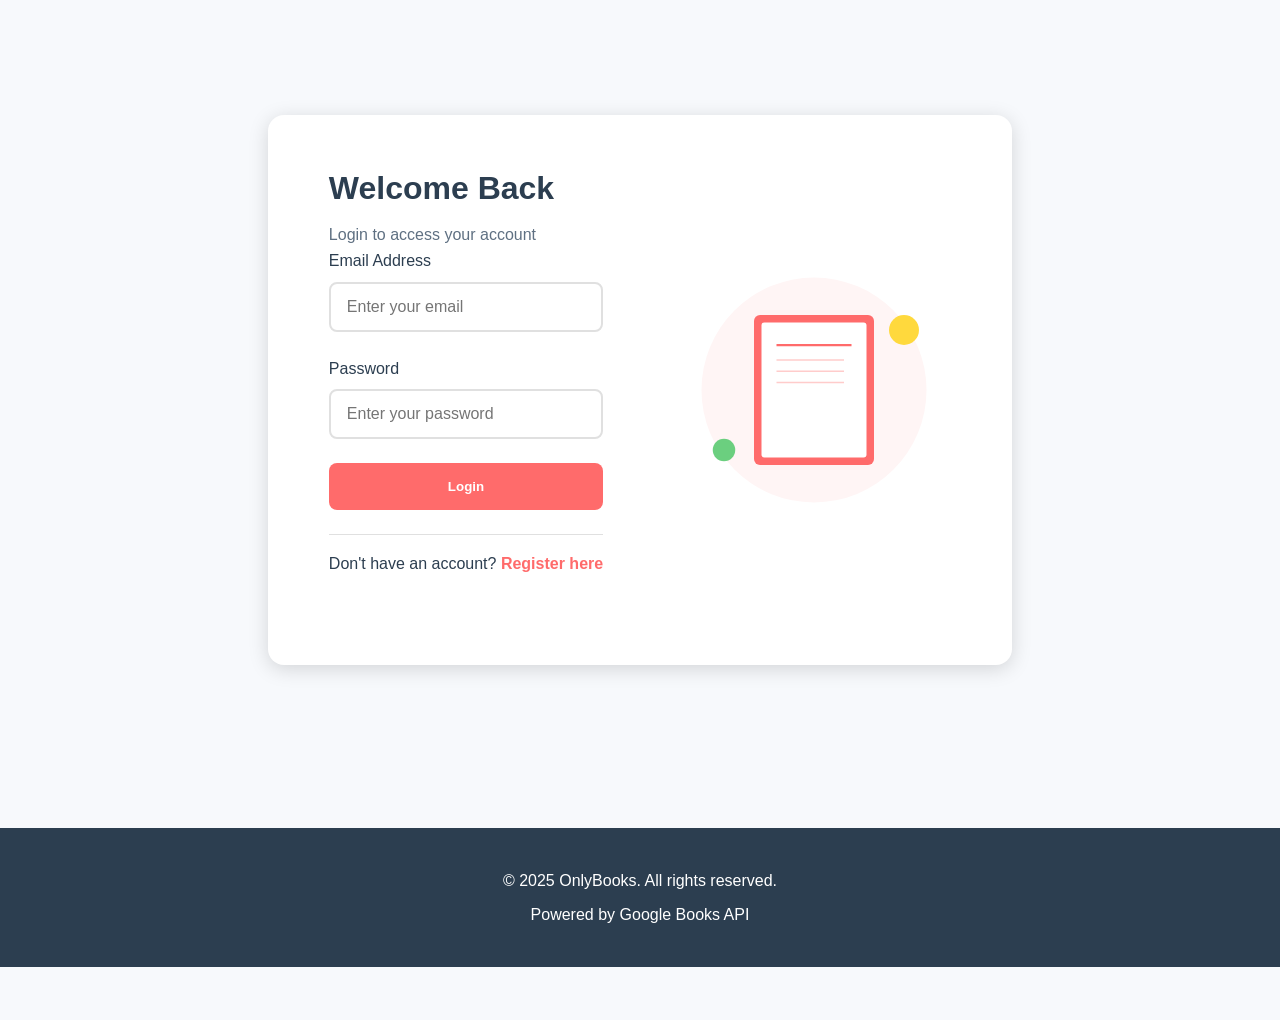
==== frontend/cart.html @ 24727e19 "Initial commit - Online Book Store project" ====
<!DOCTYPE html>
<html lang="en">
<head>
    <meta charset="UTF-8">
    <meta name="viewport" content="width=device-width, initial-scale=1.0">
    <title>Shopping Cart - OnlyBooks</title>
    <link rel="stylesheet" href="style.css">
    <link href="https://fonts.googleapis.com/css2?family=Poppins:wght@300;400;500;600;700&display=swap" rel="stylesheet">
</head>
<body>

    <!-- Cart Section -->
    <section class="cart-section">
        <div class="container">
            <h2 class="page-title">Your Shopping Cart</h2>
            
            <div class="cart-content">
                <div class="cart-items" id="cartItems">
                    <div class="empty-cart" id="emptyCart">
                        <svg width="120" height="120" viewBox="0 0 120 120" fill="none" xmlns="http://www.w3.org/2000/svg" aria-hidden="true">
                            <circle cx="60" cy="60" r="50" stroke="#E0E0E0" stroke-width="4"/>
                            <path d="M45 30L37.5 45H22.5C21.125 45 20 46.125 20 47.5V72.5C20 73.875 21.125 75 22.5 75H97.5C98.875 75 100 73.875 100 72.5V47.5C100 46.125 98.875 45 97.5 45H82.5L75 30H45Z" stroke="#E0E0E0" stroke-width="3"/>
                            <line x1="50" y1="55" x2="70" y2="55" stroke="#E0E0E0" stroke-width="3"/>
                        </svg>
                        <h3>Your cart is empty</h3>
                        <p>Looks like you haven't added any books yet.</p>
                        <p class="empty-subtitle">Start exploring our amazing collection!</p>
                        <a href="index.html" class="btn-primary browse-btn">
                            <svg width="20" height="20" viewBox="0 0 20 20" fill="none" xmlns="http://www.w3.org/2000/svg" aria-hidden="true">
                                <path d="M3 10H17M17 10L11 4M17 10L11 16" stroke="currentColor" stroke-width="2" stroke-linecap="round"/>
                            </svg>
                            Browse Books
                        </a>
                    </div>
                </div>

                <div class="cart-summary hidden" id="cartSummary">
                    <div class="summary-card">
                        <h3>Order Summary</h3>
                        <div class="summary-row">
                            <span>Items in cart:</span>
                            <span id="totalItems">0</span>
                        </div>
                        <div class="summary-divider"></div>
                        <p class="summary-note">Select buy or rent option for each item to proceed</p>
                        <button class="btn-primary btn-block" id="checkoutBtn">Proceed to Checkout</button>
                        <button class="btn-secondary btn-block" id="clearCartBtn">Clear Cart</button>
                    </div>
                </div>
            </div>
        </div>
    </section>

    <!-- Checkout Modal -->
    <div id="checkoutModal" class="modal" role="dialog" aria-modal="true">
        <div class="modal-content">
            <span class="close-modal">&times;</span>
            <div class="checkout-content">
                <h2>Checkout</h2>
                <div id="checkoutDetails">
                    <!-- Checkout details will be inserted here -->
                </div>
            </div>
        </div>
    </div>

    <!-- Toast Notification -->
    <div id="toast" class="toast"></div>

    <!-- Footer -->
    <footer class="footer">
        <div class="container">
            <p>&copy; 2025 OnlyBooks. All rights reserved.</p>
            <p>Powered by Google Books API</p>
        </div>
    </footer>

    <script src="header.js"></script>
    <script src="script.js"></script>
</body>
</html>
---- frontend/style.css ----
/* --- OnlyBooks Modern Theme --- */
:root {
    --primary-color: #FF6B6B;
    --secondary-color: #4ECDC4;
    --background-color: #f7f9fc;
    --text-dark: #2c3e50;
    --text-light: #5f7082;
    --card-bg: #ffffff;
    --border-color: #E0E0E0;
    --shadow-light: 0 4px 12px rgba(0, 0, 0, 0.05);
    --shadow-md: 0 8px 25px rgba(0, 0, 0, 0.1);
    --success-color: #6BCF7F;
    --warning-color: #FFD93D;
    --shadow: 0 2px 10px rgba(0, 0, 0, 0.1);
    --shadow-lg: 0 4px 20px rgba(0, 0, 0, 0.15);
}

/* Global Reset */
* {
    margin: 0;
    padding: 0;
    box-sizing: border-box;
    font-family: 'Poppins', sans-serif;
}

body {
    font-family: 'Poppins', sans-serif;
    color: var(--text-color);
    line-height: 1.6;
    background-color: var(--background-color);
    color: var(--text-dark);
}

.container {
    max-width: 1200px;
    margin: 0 auto;
    padding: 0 20px;
}

/* --- Header & Navigation --- */
.header {
    background: white;
    box-shadow: var(--shadow);
    position: sticky;
    top: 0;
    z-index: 1000;
}

.header-content {
    display: flex;
    justify-content: space-between;
    align-items: center;
    padding: 1rem 0;
}

.logo {
    display: flex;
    align-items: center;
    gap: 12px;
    cursor: pointer;
}

.logo h1 {
    font-size: 1.8rem;
    color: var(--primary-color);
    font-weight: 700;
}

.nav {
    display: flex;
    gap: 2rem;
    align-items: center;
}

.nav-right {
    display: flex;
    gap: 1.5rem;
    align-items: center;
    margin-left: 1rem;
}

.nav-link {
    text-decoration: none;
    color: var(--text-dark);
    font-weight: 500;
    transition: color 0.3s;
    position: relative;
    padding: 5px 0;
    display: flex;
    align-items: center;
    gap: 0.5rem;
}

.nav-link:hover,
.nav-link.active {
    color: var(--primary-color);
}

/* User Profile Dropdown */
.login-btn {
    background: var(--primary-color);
    color: white !important;
    padding: 0.6rem 1.5rem;
    border-radius: 25px;
    transition: all 0.3s;
}

.login-btn:hover {
    background: #ff5252;
    transform: translateY(-2px);
}

.user-profile-container {
    position: relative;
}

.user-profile-trigger {
    display: flex;
    align-items: center;
    gap: 0.75rem;
    padding: 0.5rem 1rem;
    background: white;
    border: 2px solid var(--border-color);
    border-radius: 25px;
    cursor: pointer;
    transition: all 0.3s;
}

.user-profile-trigger:hover {
    border-color: var(--primary-color);
    background: rgba(255, 107, 107, 0.05);
}

.user-avatar {
    width: 40px;
    height: 40px;
    border-radius: 50%;
    object-fit: cover;
}

.user-display-name {
    font-weight: 600;
    color: var(--text-dark);
}

.dropdown-arrow {
    transition: transform 0.3s;
}

.user-profile-trigger.active .dropdown-arrow {
    transform: rotate(180deg);
}

.user-dropdown {
    position: absolute;
    top: calc(100% + 0.5rem);
    right: 0;
    background: white;
    border-radius: 12px;
    box-shadow: 0 8px 30px rgba(0, 0, 0, 0.15);
    min-width: 220px;
    opacity: 0;
    visibility: hidden;
    transform: translateY(-10px);
    transition: all 0.3s;
    z-index: 1000;
}

.user-dropdown.show {
    opacity: 1;
    visibility: visible;
    transform: translateY(0);
}

.dropdown-item {
    display: flex;
    align-items: center;
    gap: 0.75rem;
    padding: 0.875rem 1.25rem;
    color: var(--text-dark);
    text-decoration: none;
    transition: all 0.2s;
    font-weight: 500;
}

.dropdown-item:first-child {
    border-radius: 12px 12px 0 0;
}

.dropdown-item:last-child {
    border-radius: 0 0 12px 12px;
}

.dropdown-item:hover {
    background: var(--background-color);
    color: var(--primary-color);
}

.dropdown-item svg {
    width: 20px;
    height: 20px;
    flex-shrink: 0;
}

.dropdown-divider {
    height: 1px;
    background: var(--border-color);
    margin: 0.5rem 0;
}

.logout-item {
    color: var(--primary-color);
}

.logout-item:hover {
    background: rgba(255, 107, 107, 0.1);
}

.cart-link {
    display: flex;
    align-items: center;
    gap: 8px;
    background: var(--primary-color);
    color: white;
    padding: 0.6rem 1.2rem;
    border-radius: 25px;
    transition: all 0.3s;
}

.cart-link:hover {
    background: #ff5252;
    transform: translateY(-2px);
    color: white;
}

.cart-count {
    background: white;
    color: var(--primary-color);
    border-radius: 50%;
    width: 22px;
    height: 22px;
    display: flex;
    align-items: center;
    justify-content: center;
    font-size: 0.75rem;
    font-weight: 700;
}

/* --- Hero Section & Search --- */
.hero {
    background: linear-gradient(135deg, #FF6B6B20, #4ECDC410);
    padding: 80px 0 50px;
    text-align: center;
    margin-bottom: 0.5rem;
}

.rent-price {
    font-size: 1.4rem;
    font-weight: 700;
    color: var(--primary-color);
}

/* --- Toast Notification --- */
.toast {
    visibility: hidden;
    min-width: 250px;
    background-color: var(--text-dark);
    color: #fff;
    text-align: center;
    border-radius: 8px;
    padding: 1rem 1.5rem;
    position: fixed;
    z-index: 3000;
    right: 30px;
    bottom: 30px;
    font-size: 1rem;
    box-shadow: var(--shadow-lg);
    opacity: 0;
    transition: opacity 0.5s, bottom 0.5s;
}

.toast.show {
    visibility: visible;
    opacity: 1;
    bottom: 50px;
}

.toast.success {
    background-color: var(--success-color);
}

.toast.error {
    background-color: var(--primary-color);
}

/* --- Footer --- */
.footer {
    background: var(--text-dark);
    color: white;
    padding: 2rem 0;
    text-align: center;
    margin-top: 3rem;
}

.footer p {
    margin: 0.5rem 0;
}

/* --- Login Page --- */
.login-section {
    min-height: calc(100vh - 120px);
    padding: 3rem 0;
    display: flex;
    align-items: center;
}

.login-container {
    display: grid;
    grid-template-columns: 1fr 1fr;
    gap: 3rem;
    align-items: center;
    background: white;
    border-radius: 16px;
    padding: 3rem;
    box-shadow: var(--shadow-lg);
    width: 100%;
}

.login-card {
    max-width: 450px;
    margin: 0 auto;
}

.login-header h2 {
    font-size: 2rem;
    margin-bottom: 0.5rem;
    color: var(--text-dark);
}

.login-header p {
    color: var(--text-light);
}

.auth-form {
    margin-bottom: 1.5rem;
}

.form-group {
    margin-bottom: 1.5rem;
}

.form-group label {
    display: block;
    margin-bottom: 0.5rem;
    font-weight: 500;
    color: var(--text-dark);
}

.form-group input {
    width: 100%;
    padding: 0.875rem 1rem;
    border: 2px solid var(--border-color);
    border-radius: 8px;
    font-family: 'Poppins', sans-serif;
    font-size: 1rem;
    transition: border-color 0.3s;
    outline: none;
}

.form-group input:focus {
    border-color: var(--primary-color);
}

.form-footer {
    text-align: center;
    padding: 1rem 0;
    border-top: 1px solid var(--border-color);
    margin-bottom: 1.5rem;
}

.form-footer a {
    color: var(--primary-color);
    text-decoration: none;
    font-weight: 600;
}

.social-btn {
    width: 100%;
    padding: 0.875rem;
    border: 2px solid var(--border-color);
    background: white;
    border-radius: 8px;
    font-family: 'Poppins', sans-serif;
    font-size: 1rem;
    font-weight: 500;
    cursor: pointer;
    display: flex;
    align-items: center;
    justify-content: center;
    gap: 0.75rem;
    transition: all 0.3s;
}

.social-btn:hover {
    background: var(--background-color);
    border-color: var(--primary-color);
}

button {
    cursor: pointer;
    border: none;
    transition: all 0.3s;
}

.btn-primary {
    background: var(--primary-color);
    color: white;
    border-radius: 8px;
    padding: 1rem 2rem;
    font-weight: 600;
}

.btn-primary:hover {
    background: #ff5252;
    transform: translateY(-2px);
}

.btn-block {
    width: 100%;
}

.btn-secondary {
    background: var(--background-color);
    color: var(--text-dark);
    border: 2px solid var(--border-color);
    padding: 0.75rem 1.5rem;
    border-radius: 8px;
    font-weight: 500;
}

.btn-secondary:hover {
    background: #e8e8e8;
    border-color: var(--text-light);
}

/* --- Cart Page --- */
.cart-section {
    min-height: calc(100vh - 200px);
    padding: 3rem 0;
}

.page-title {
    font-size: 2.5rem;
    margin-bottom: 2rem;
    color: var(--text-dark);
}

.cart-content {
    display: grid;
    grid-template-columns: 2fr 1fr;
    gap: 2rem;
    align-items: start;
}

.cart-items {
    background: white;
    border-radius: 12px;
    padding: 2rem;
    box-shadow: var(--shadow);
}

.cart-item {
    display: grid;
    grid-template-columns: 100px 1fr auto;
    gap: 1.5rem;
    padding: 1.5rem 0;
    border-bottom: 1px solid var(--border-color);
}

.cart-item:last-child {
    border-bottom: none;
}

.cart-item-image {
    width: 100px;
    height: 140px;
    object-fit: cover;
    border-radius: 8px;
}

.cart-item-title {
    font-size: 1.1rem;
    font-weight: 600;
    color: var(--text-dark);
    margin-bottom: 0.5rem;
}

.cart-item-price {
    color: var(--primary-color);
    font-weight: 600;
    font-size: 1.2rem;
    margin: 0.5rem 0;
}

.selected-option {
    display: inline-block;
    background: var(--success-color);
    color: white;
    padding: 0.4rem 0.8rem;
    border-radius: 6px;
    font-size: 0.9rem;
    font-weight: 600;
    margin: 0.5rem 0;
}

.cart-item-options {
    display: flex;
    gap: 1rem;
    margin-top: 0.75rem;
}

.option-btn {
    padding: 0.6rem 1.2rem;
    border: 2px solid var(--border-color);
    background: white;
    border-radius: 8px;
    cursor: pointer;
    font-family: 'Poppins', sans-serif;
    transition: all 0.3s;
    font-weight: 500;
    display: flex;
    align-items: center;
    gap: 0.5rem;
}

.option-btn:hover {
    border-color: var(--primary-color);
    background: rgba(255, 107, 107, 0.05);
}

.option-btn.selected {
    border-color: var(--primary-color);
    background: var(--primary-color);
    color: white;
    font-weight: 600;
}

.option-icon {
    font-weight: bold;
    font-size: 1.1rem;
}

/* Improved Quantity Control */
.quantity-control {
    display: flex;
    align-items: center;
    gap: 0.75rem;
    margin: 0.75rem 0;
}

.quantity-control label {
    font-weight: 500;
    color: var(--text-dark);
    font-size: 0.95rem;
}

.qty-btn {
    background: var(--primary-color);
    color: white;
    border: none;
    width: 32px;
    height: 32px;
    border-radius: 8px;
    font-size: 1.2rem;
    font-weight: 600;
    cursor: pointer;
    display: flex;
    align-items: center;
    justify-content: center;
    transition: all 0.3s;
    box-shadow: 0 2px 8px rgba(255, 107, 107, 0.2);
}

.qty-btn:hover {
    background: #ff5252;
    transform: translateY(-2px);
    box-shadow: 0 4px 12px rgba(255, 107, 107, 0.3);
}

.qty-btn:active {
    transform: translateY(0);
    box-shadow: 0 1px 4px rgba(255, 107, 107, 0.2);
}

.qty-display {
    min-width: 40px;
    text-align: center;
    font-weight: 600;
    font-size: 1.1rem;
    color: var(--text-dark);
    background: var(--background-color);
    padding: 0.4rem 0.75rem;
    border-radius: 6px;
}

.cart-item-actions {
    display: flex;
    flex-direction: column;
    justify-content: space-between;
    align-items: flex-end;
}

.cart-summary {
    background: white;
    border-radius: 12px;
    padding: 2rem;
    box-shadow: var(--shadow);
    position: sticky;
    top: 100px;
}

.summary-card h3 {
    font-size: 1.5rem;
    margin-bottom: 1.5rem;
    color: var(--text-dark);
}

.summary-row {
    display: flex;
    justify-content: space-between;
    margin-bottom: 1rem;
    color: var(--text-dark);
    font-weight: 500;
}

.summary-divider {
    height: 1px;
    background: var(--border-color);
    margin: 1.5rem 0;
}

.summary-note {
    color: var(--text-light);
    font-size: 0.9rem;
    margin-bottom: 1rem;
    text-align: center;
}

.empty-cart {
    display: flex;
    flex-direction: column;
    align-items: center;
    justify-content: center;
    text-align: center;
    padding: 4rem 2rem;
}

.empty-cart svg {
    margin-bottom: 1.5rem;
}

.empty-cart h3 {
    margin: 1rem 0;
    color: var(--text-dark);
    font-size: 1.8rem;
}

.empty-cart p {
    color: var(--text-light);
    margin-bottom: 0.5rem;
    font-size: 1.1rem;
}

.empty-subtitle {
    font-size: 1rem;
    margin-bottom: 2rem;
}

.browse-btn {
    display: inline-flex;
    align-items: center;
    gap: 0.75rem;
    padding: 1rem 2.5rem;
    font-size: 1.1rem;
}

.browse-btn svg {
    transition: transform 0.3s;
}

.browse-btn:hover svg {
    transform: translateX(5px);
}

.hidden {
    display: none;
}

.loading {
    text-align: center;
    padding: 3rem;
    color: var(--text-light);
    font-size: 1.1rem;
}

.checkout-items {
    margin: 1.5rem 0;
    padding: 1rem;
    background: var(--background-color);
    border-radius: 8px;
}

.checkout-item {
    padding: 1rem 0;
    border-bottom: 1px solid var(--border-color);
}

.checkout-item:last-child {
    border-bottom: none;
}

.checkout-item p {
    margin: 0.25rem 0;
}

.checkout-total {
    margin-top: 1.5rem;
    padding-top: 1.5rem;
    border-top: 2px solid var(--border-color);
    text-align: right;
}

.checkout-total h3 {
    color: var(--primary-color);
    font-size: 1.8rem;
}

.divider {
    text-align: center;
    margin: 1.5rem 0;
    position: relative;
}

.divider span {
    background: white;
    padding: 0 1rem;
    color: var(--text-light);
    position: relative;
    z-index: 1;
}

.divider::before {
    content: '';
    position: absolute;
    left: 0;
    right: 0;
    top: 50%;
    height: 1px;
    background: var(--border-color);
}

.login-illustration {
    display: flex;
    align-items: center;
    justify-content: center;
}

/* --- Library Page --- */
.library-section {
    padding: 3rem 0;
    min-height: calc(100vh - 200px);
}

.library-layout {
    display: grid;
    grid-template-columns: 280px 1fr;
    gap: 2rem;
}

.library-sidebar {
    background: white;
    border-radius: 12px;
    padding: 1.5rem;
    box-shadow: var(--shadow);
    height: fit-content;
    position: sticky;
    top: 100px;
}

.library-nav {
    display: flex;
    flex-direction: column;
    gap: 0.5rem;
    margin-bottom: 2rem;
}

.library-nav-item {
    display: flex;
    align-items: center;
    gap: 0.75rem;
    padding: 0.875rem 1rem;
    border-radius: 8px;
    text-decoration: none;
    color: var(--text-dark);
    font-weight: 500;
    transition: all 0.2s;
}

.library-nav-item:hover {
    background: var(--background-color);
}

.library-nav-item.active {
    background: rgba(255, 107, 107, 0.1);
    color: var(--primary-color);
}

.library-nav-item svg {
    width: 20px;
    height: 20px;
}

.library-actions {
    display: flex;
    gap: 0.75rem;
}

.library-action-btn {
    flex: 1;
}

.library-main {
    background: white;
    border-radius: 12px;
    padding: 2rem;
    box-shadow: var(--shadow);
}

.library-header {
    display: flex;
    justify-content: space-between;
    align-items: center;
    margin-bottom: 2rem;
    flex-wrap: wrap;
    gap: 1rem;
}

.library-title {
    font-size: 2rem;
    color: var(--text-dark);
    margin: 0;
}

.library-controls {
    display: flex;
    gap: 2rem;
    align-items: center;
}

.library-sort,
.library-view {
    display: flex;
    align-items: center;
    gap: 0.5rem;
}

.library-sort label,
.library-view label {
    font-weight: 500;
    color: var(--text-dark);
}

.library-sort select {
    padding: 0.5rem 1rem;
    border: 2px solid var(--border-color);
    border-radius: 8px;
    font-family: 'Poppins', sans-serif;
    outline: none;
}

.view-btn {
    padding: 0.5rem 1rem;
    border: 2px solid var(--border-color);
    background: white;
    border-radius: 8px;
    font-family: 'Poppins', sans-serif;
    font-weight: 500;
    cursor: pointer;
    transition: all 0.2s;
}

.view-btn.active {
    background: var(--primary-color);
    color: white;
    border-color: var(--primary-color);
}

/* Library Book Cards - Card Style */
.library-books-grid {
    display: grid;
    grid-template-columns: repeat(auto-fill, minmax(200px, 1fr));
    gap: 1.5rem;
}

.library-book-card {
    background: white;
    border: 2px solid var(--border-color);
    border-radius: 12px;
    overflow: hidden;
    transition: all 0.3s;
    cursor: pointer;
    position: relative;
}

.library-book-card:hover {
    transform: translateY(-8px);
    box-shadow: var(--shadow-lg);
    border-color: var(--primary-color);
}

.book-badge {
    position: absolute;
    top: 10px;
    right: 10px;
    padding: 0.4rem 0.8rem;
    border-radius: 6px;
    font-size: 0.75rem;
    font-weight: 600;
    z-index: 1;
}

.book-badge.owned {
    background: var(--success-color);
    color: white;
}

.book-badge.rental {
    background: var(--warning-color);
    color: var(--text-dark);
}

.library-book-image {
    width: 100%;
    height: 280px;
    object-fit: cover;
    background: var(--border-color);
}

.library-book-info {
    padding: 1rem;
    text-align: center;
}

.library-book-info h4 {
    font-size: 1rem;
    font-weight: 600;
    color: var(--text-dark);
    margin-bottom: 0.5rem;
    overflow: hidden;
    text-overflow: ellipsis;
    display: -webkit-box;
    -webkit-line-clamp: 2;
    line-clamp: 2;
    -webkit-box-orient: vertical;
}

.library-book-author {
    font-size: 0.875rem;
    color: var(--text-light);
    margin-bottom: 0.5rem;
}

.expiry-info {
    font-size: 0.85rem;
    color: var(--warning-color);
    font-weight: 600;
    margin: 0.5rem 0;
}

.library-book-price {
    font-size: 1.1rem;
    font-weight: 700;
    color: var(--primary-color);
    margin-top: 0.5rem;
}

.empty-library {
    grid-column: 1 / -1;
    text-align: center;
    padding: 4rem 2rem;
}

.empty-library h3 {
    font-size: 1.5rem;
    color: var(--text-dark);
    margin: 1rem 0 0.5rem;
}

.empty-library p {
    color: var(--text-light);
    margin-bottom: 2rem;
}

/* --- Settings Page --- */
.settings-section {
    padding: 3rem 0;
    min-height: calc(100vh - 200px);
}

.settings-layout {
    display: grid;
    grid-template-columns: 280px 1fr;
    gap: 2rem;
    margin-top: 2rem;
}

.settings-sidebar {
    background: white;
    border-radius: 12px;
    padding: 1.5rem;
    box-shadow: var(--shadow);
    height: fit-content;
    position: sticky;
    top: 100px;
}

.settings-nav {
    display: flex;
    flex-direction: column;
    gap: 0.5rem;
}

.settings-nav-item {
    display: flex;
    align-items: center;
    gap: 0.75rem;
    padding: 0.875rem 1rem;
    border-radius: 8px;
    text-decoration: none;
    color: var(--text-dark);
    font-weight: 500;
    transition: all 0.2s;
}

.settings-nav-item:hover {
    background: var(--background-color);
}

.settings-nav-item.active {
    background: rgba(255, 107, 107, 0.1);
    color: var(--primary-color);
}

.settings-nav-item svg {
    width: 20px;
    height: 20px;
}

.settings-main {
    background: white;
    border-radius: 12px;
    padding: 2.5rem;
    box-shadow: var(--shadow);
}

.settings-tab {
    display: none;
}

.settings-tab.active {
    display: block;
}

.settings-tab h3 {
    font-size: 1.8rem;
    color: var(--text-dark);
    margin-bottom: 2rem;
}

.settings-form {
    max-width: 700px;
}

.form-row {
    display: grid;
    grid-template-columns: repeat(auto-fit, minmax(250px, 1fr));
    gap: 1.5rem;
    margin-bottom: 1.5rem;
}

.form-group.full-width {
    grid-column: 1 / -1;
}

.form-group textarea {
    width: 100%;
    padding: 0.875rem 1rem;
    border: 2px solid var(--border-color);
    border-radius: 8px;
    font-family: 'Poppins', sans-serif;
    font-size: 1rem;
    resize: vertical;
    outline: none;
}

.form-group textarea:focus {
    border-color: var(--primary-color);
}

.profile-picture-section {
    display: flex;
    align-items: center;
    gap: 2rem;
    margin: 2rem 0;
    padding: 2rem;
    background: var(--background-color);
    border-radius: 12px;
}

.profile-picture-preview img {
    width: 100px;
    height: 100px;
    border-radius: 50%;
    object-fit: cover;
}

.profile-picture-actions h4 {
    margin-bottom: 1rem;
    color: var(--text-dark);
}

.profile-picture-actions {
    display: flex;
    flex-direction: column;
    gap: 0.75rem;
}

.btn-text {
    background: none;
    border: none;
    color: var(--primary-color);
    padding: 0.5rem;
    font-weight: 500;
    cursor: pointer;
}

.notification-option {
    display: flex;
    justify-content: space-between;
    align-items: center;
    padding: 1.5rem;
    border-bottom: 1px solid var(--border-color);
}

.notification-option:last-child {
    border-bottom: none;
}

.notification-info h4 {
    margin-bottom: 0.25rem;
    color: var(--text-dark);
}

.notification-info p {
    color: var(--text-light);
    font-size: 0.9rem;
}

.toggle-switch {
    position: relative;
    display: inline-block;
    width: 50px;
    height: 26px;
}

.toggle-switch input {
    opacity: 0;
    width: 0;
    height: 0;
}

.toggle-slider {
    position: absolute;
    cursor: pointer;
    top: 0;
    left: 0;
    right: 0;
    bottom: 0;
    background-color: var(--border-color);
    transition: 0.4s;
    border-radius: 34px;
}

.toggle-slider:before {
    position: absolute;
    content: "";
    height: 20px;
    width: 20px;
    left: 3px;
    bottom: 3px;
    background-color: white;
    transition: 0.4s;
    border-radius: 50%;
}

.toggle-switch input:checked + .toggle-slider {
    background-color: var(--primary-color);
}

.toggle-switch input:checked + .toggle-slider:before {
    transform: translateX(24px);
}

.integrations-list {
    display: flex;
    flex-direction: column;
    gap: 1rem;
}

.integration-card {
    display: flex;
    align-items: center;
    gap: 1.5rem;
    padding: 1.5rem;
    border: 2px solid var(--border-color);
    border-radius: 12px;
    transition: all 0.2s;
}

.integration-card:hover {
    border-color: var(--primary-color);
}

.integration-icon {
    width: 50px;
    height: 50px;
    border-radius: 50%;
    display: flex;
    align-items: center;
    justify-content: center;
    font-weight: bold;
    font-size: 1.5rem;
}

.integration-icon.google-icon {
    background: linear-gradient(135deg, #4285F4, #34A853);
    color: white;
}

.integration-info {
    flex: 1;
}

.integration-info h4 {
    margin-bottom: 0.25rem;
    color: var(--text-dark);
}

.integration-info p {
    color: var(--text-light);
    font-size: 0.9rem;
}

/* --- Orders Page --- */
.orders-section {
    padding: 3rem 0;
    min-height: calc(100vh - 200px);
}

.orders-content {
    margin-top: 2rem;
}

.orders-filters {
    display: flex;
    gap: 1rem;
    margin-bottom: 2rem;
    flex-wrap: wrap;
}

.filter-btn {
    padding: 0.75rem 1.5rem;
    border: 2px solid var(--border-color);
    background: white;
    border-radius: 25px;
    font-family: 'Poppins', sans-serif;
    font-weight: 500;
    cursor: pointer;
    transition: all 0.2s;
}

.filter-btn:hover {
    border-color: var(--primary-color);
}

.filter-btn.active {
    background: var(--primary-color);
    color: white;
    border-color: var(--primary-color);
}

.orders-list {
    background: white;
    border-radius: 12px;
    padding: 2rem;
    box-shadow: var(--shadow);
}

/* Order Cards - Card Style */
.order-card {
    background: white;
    border: 2px solid var(--border-color);
    border-radius: 12px;
    padding: 1.5rem;
    margin-bottom: 1.5rem;
    transition: all 0.3s;
}

.order-card:hover {
    box-shadow: var(--shadow-lg);
    border-color: var(--primary-color);
    transform: translateY(-2px);
}

.order-card:last-child {
    margin-bottom: 0;
}

.order-header {
    display: flex;
    justify-content: space-between;
    align-items: flex-start;
    margin-bottom: 1rem;
    padding-bottom: 1rem;
    border-bottom: 1px solid var(--border-color);
}

.order-header h4 {
    font-size: 1.2rem;
    color: var(--text-dark);
    margin-bottom: 0.25rem;
}

.order-author {
    color: var(--text-light);
    font-size: 0.9rem;
}

.order-status {
    padding: 0.4rem 0.8rem;
    border-radius: 6px;
    font-size: 0.85rem;
    font-weight: 600;
}

.order-status.completed {
    background: var(--success-color);
    color: white;
}

.order-status.rental {
    background: var(--warning-color);
    color: var(--text-dark);
}

.order-details {
    display: flex;
    gap: 1.5rem;
    align-items: flex-start;
}

.order-image {
    width: 100px;
    height: 140px;
    object-fit: cover;
    border-radius: 8px;
    background: var(--border-color);
}

.order-info {
    flex: 1;
}

.order-info p {
    margin: 0.5rem 0;
    color: var(--text-dark);
    font-size: 0.95rem;
}

.order-info strong {
    color: var(--text-dark);
    font-weight: 600;
}

.order-expiry {
    color: var(--warning-color);
    font-weight: 600;
    margin-top: 0.5rem;
}

.empty-orders {
    text-align: center;
    padding: 4rem 2rem;
}

.empty-orders h3 {
    font-size: 1.8rem;
    color: var(--text-dark);
    margin: 1rem 0 0.5rem;
}

.empty-orders p {
    color: var(--text-light);
    margin-bottom: 2rem;
    font-size: 1.1rem;
}

/* DANGER ZONE */
.danger-zone {
    margin-top: 3rem;
    padding: 2rem;
    border-top: 1px solid #e0e0e0;
    background: #fffaf8;
    border-radius: 12px;
    box-shadow: 0 4px 12px rgba(0, 0, 0, 0.05);
    font-family: 'Poppins', sans-serif;
}

.danger-zone h3 {
    margin: 0 0 0.75rem 0;
    font-size: 1.25rem;
    font-weight: 600;
    color: #e74c3c;
    display: flex;
    align-items: center;
    gap: 0.5rem;
}

.danger-zone h3::before {
    content: "⚠️";
    font-size: 1.1rem;
}

.danger-zone p {
    margin: 0 0 1.25rem 0;
    color: #5f7082;
    line-height: 1.5;
    font-size: 0.95rem;
}

.danger-zone .btn-danger {
    background: #e74c3c !important;
    color: #fff !important;
    border: none !important;
    padding: 0.75rem 1.75rem !important;
    border-radius: 25px !important;
    font-weight: 600 !important;
    font-size: 0.95rem !important;
    cursor: pointer !important;
    transition: all 0.3s ease !important;
    display: inline-block;
    text-align: center;
}

.danger-zone .btn-danger:hover {
    background: #c0392b !important;
    transform: translateY(-2px) !important;
    box-shadow: 0 4px 8px rgba(199, 57, 43, 0.3) !important;
}

/* Responsive Design */
@media (max-width: 1400px) {
    .books-grid {
        grid-template-columns: repeat(4, 1fr);
    }
}

@media (max-width: 1100px) {
    .books-grid {
        grid-template-columns: repeat(3, 1fr);
    }
}

@media (max-width: 968px) {
    .login-container,
    .cart-content,
    .library-layout,
    .settings-layout {
        grid-template-columns: 1fr;
    }

    .login-illustration {
        display: none;
    }

    .book-detail-container {
        flex-direction: column;
    }

    .search-box {
        max-width: 100%;
    }
    
    .rent-options {
        grid-template-columns: 1fr;
    }

    .library-sidebar,
    .settings-sidebar {
        position: relative;
        top: 0;
    }

    .order-details {
        flex-direction: column;
    }

    .order-image {
        width: 100%;
        height: 200px;
    }

    .books-grid {
        grid-template-columns: repeat(2, 1fr);
        gap: 1.5rem;
    }
}

@media (max-width: 640px) {
    .books-grid,
    .library-books-grid {
        grid-template-columns: repeat(2, 1fr);
        gap: 1rem;
    }

    .cart-item {
        grid-template-columns: 80px 1fr;
    }

    .cart-item-actions {
        grid-column: 2;
        align-items: flex-start;
    }

    .search-box {
        flex-direction: column;
        border-radius: 12px;
        padding: 1rem;
    }

    .search-btn {
        width: 100%;
    }

    .filters {
        flex-direction: column;
        gap: 1rem;
    }

    .filter-group {
        width: 100%;
        justify-content: space-between;
    }

    .nav {
        gap: 0.75rem;
        font-size: 0.9rem;
    }

    .nav-link {
        font-size: 0.85rem;
    }
    
    .user-greeting {
        padding: 0.4rem 0.8rem;
    }
    
    .cart-link {
        padding: 0.5rem 1rem;
    }
    
    .logo h1 {
        font-size: 1.5rem;
    }
    
    .hero-title {
        font-size: 2rem;
    }
    
    .library-header,
    .library-controls {
        flex-direction: column;
        align-items: flex-start;
    }
    
    .profile-picture-section {
        flex-direction: column;
        text-align: center;
    }
    
    .form-row {
        grid-template-columns: 1fr;
    }

    .order-card {
        padding: 1rem;
    }

    .order-header {
        flex-direction: column;
        gap: 0.75rem;
    }
}

.hero-title {
    font-size: 2.5rem;
    font-weight: 700;
    margin-bottom: 10px;
    color: var(--text-dark);
}

.hero-subtitle {
    font-size: 1.2rem;
    color: var(--text-light);
    margin-bottom: 30px;
}

.search-container {
    max-width: 800px;
    margin: 0 auto;
}

.search-box {
    background: white;
    border-radius: 50px;
    padding: 0.5rem 1rem;
    display: flex;
    align-items: center;
    gap: 1rem;
    max-width: 700px;
    margin: 0 auto;
    box-shadow: var(--shadow-lg);
}

.search-icon {
    flex-shrink: 0;
}

.search-box input {
    flex: 1;
    border: none;
    outline: none;
    font-size: 1rem;
    padding: 10px 0;
    font-family: 'Poppins', sans-serif;
    color: var(--text-dark);
}

.search-btn {
    background: var(--primary-color);
    color: white;
    border: none;
    padding: 0.75rem 2rem;
    border-radius: 50px;
    font-weight: 600;
    cursor: pointer;
    transition: all 0.3s;
    font-family: 'Poppins', sans-serif;
}

.search-btn:hover {
    background: #ff5252;
    transform: translateY(-2px);
}

/* Filters */
.filters {
    display: flex;
    gap: 2rem;
    justify-content: center;
    flex-wrap: wrap;
    margin-top: 1.5rem;
}

.filter-group {
    display: flex;
    align-items: center;
    gap: 0.5rem;
    background: rgba(255, 255, 255, 0.5);
    padding: 0.5rem 1rem;
    border-radius: 30px;
    -webkit-backdrop-filter: blur(10px);
    backdrop-filter: blur(10px);
}

.filter-group label {
    font-weight: 500;
    color: var(--text-dark);
}

.filter-group select {
    background: white;
    border: 2px solid var(--border-color);
    padding: 0.5rem 1rem;
    border-radius: 20px;
    cursor: pointer;
    font-family: 'Poppins', sans-serif;
    color: var(--text-dark);
    outline: none;
    transition: border-color 0.3s;
}

.filter-group select:focus {
    border-color: var(--primary-color);
}

/* Section */
.section {
    padding: 3rem 0;
}

.section-title {
    font-size: 2rem;
    margin-bottom: 2rem;
    color: var(--text-dark);
    text-align: center;
}

/* Books Grid */
.books-grid {
    display: grid;
    grid-template-columns: repeat(5, 1fr);
    gap: 2rem;
    margin-bottom: 2rem;
}

.book-card {
    height: 100%;
    background: white;
    border-radius: 12px;
    overflow: hidden;
    box-shadow: var(--shadow);
    transition: all 0.3s;
    cursor: pointer;
    display: flex;
    flex-direction: column;
}

.book-card:hover {
    transform: translateY(-8px);
    box-shadow: var(--shadow-lg);
}

.book-image {
    width: 100%;
    height: 300px;
    object-fit: cover;
    background: var(--border-color);
    flex-shrink: 0;
}

.book-info {
    padding: 1rem;
    flex: 1;
    display: flex;
    flex-direction: column;
    text-align: center;
}

.book-title {
    font-size: 1rem;
    font-weight: 600;
    margin-bottom: 0.5rem;
    color: var(--text-dark);
    min-height: 3em;
    overflow: hidden;
    text-overflow: ellipsis;
    display: -webkit-box;
    -webkit-line-clamp: 2;
    line-clamp: 2;
    -webkit-box-orient: vertical;
}

.book-author {
    font-size: 0.875rem;
    color: var(--text-light);
    margin-bottom: 0.5rem;
     overflow: hidden;  /* Added these 5 lines */
    text-overflow: ellipsis;
    display: -webkit-box;
    -webkit-line-clamp: 1;
    -webkit-box-orient: vertical;
}

.book-rating {
    display: flex;
    align-items: center;
    justify-content: center;
    gap: 0.5rem;
    margin-bottom: 0.5rem;
}

.stars {
    color: var(--warning-color);
}

.rating-text {
    font-size: 0.875rem;
    color: var(--text-light);
}

.book-price {
    font-size: 1.3rem;
    font-weight: 700;
    color: var(--primary-color);
    margin: 0.5rem 0;
}

.load-more-container {
    text-align: center;
    padding: 2rem 0;
    display: flex;
    justify-content: center;
}

.load-more-btn {
    background: var(--primary-color);
    color: white;
    border: none;
    padding: 1rem 3rem;
    border-radius: 50px;
    font-weight: 600;
    cursor: pointer;
    transition: all 0.3s;
    font-family: 'Poppins', sans-serif;
    font-size: 1rem;
}

.load-more-btn:hover {
    background: #ff5252;
    transform: translateY(-2px);
}

.btn-add-cart {
    margin-top: auto;
    width: 100%;
    background: var(--primary-color);
    color: white;
    border: none;
    padding: 0.75rem 1rem;
    border-radius: 8px;
    font-weight: 600;
    font-size: 0.95rem;
    cursor: pointer;
    transition: all 0.3s ease;
    display: flex;
    align-items: center;
    justify-content: center;
    gap: 0.5rem;
    text-decoration: none;
}

.btn-add-cart:hover {
    background: #ff5252;
    transform: translateY(-2px);
    box-shadow: 0 4px 12px rgba(0, 0, 0, 0.1);
}

.btn-add-cart:active {
    transform: translateY(0);
}

/* --- Modal --- */
.modal {
    display: none;
    position: fixed;
    z-index: 2000;
    left: 0;
    top: 0;
    width: 100%;
    height: 100%;
    background-color: rgba(0, 0, 0, 0.6);
    -webkit-backdrop-filter: blur(5px);
    backdrop-filter: blur(5px);
    align-items: center;
    justify-content: center;
}

.modal-content {
    background-color: white;
    margin: 2% auto;
    padding: 2rem;
    border-radius: 16px;
    max-width: 900px;
    max-height: 90vh;
    overflow-y: auto;
    position: relative;
    box-shadow: var(--shadow-lg);
}

.rent-modal-content {
    max-width: 600px;
}

.close-modal {
    position: absolute;
    right: 1.5rem;
    top: 1.5rem;
    font-size: 2rem;
    font-weight: 300;
    color: var(--text-light);
    cursor: pointer;
    transition: color 0.3s;
    z-index: 10;
}

.close-modal:hover {
    color: var(--primary-color);
}

.book-detail-container {
    display: flex;
    gap: 2rem;
    align-items: flex-start;
}

.modal-cover {
    width: 250px;
    height: 350px;
    object-fit: cover;
    border-radius: 8px;
    box-shadow: var(--shadow);
}

.modal-right h3 {
    font-size: 1.8rem;
    color: var(--primary-color);
    margin-top: 0;
}

.book-author-modal {
    color: var(--text-light);
    font-size: 1.1rem;
    margin-bottom: 10px;
}

.modal-price {
    font-size: 1.5rem;
    font-weight: 700;
    color: var(--primary-color);
    margin: 10px 0;
}

.book-description-modal h4 {
    margin-top: 15px;
    color: var(--text-dark);
    font-weight: 600;
}

.btn-buy-modal {
    background-color: var(--primary-color);
    color: white;
    padding: 12px 30px;
    border: none;
    border-radius: 8px;
    font-weight: 600;
    margin-top: 20px;
    cursor: pointer;
    transition: all 0.3s;
}

.btn-buy-modal:hover {
    background-color: #ff5252;
    transform: translateY(-2px);
}

/* Rent Modal Styles */
.rent-book-title {
    color: var(--text-light);
    margin-bottom: 1.5rem;
    text-align: center;
}

.rent-options {
    display: grid;
    grid-template-columns: repeat(3, 1fr);
    gap: 1rem;
    margin-top: 1.5rem;
}

.rent-option {
    background: var(--background-color);
    border: 2px solid var(--border-color);
    border-radius: 12px;
    padding: 1.5rem 1rem;
    text-align: center;
    cursor: pointer;
    transition: all 0.3s;
}

.rent-option:hover {
    border-color: var(--primary-color);
    background: rgba(255, 107, 107, 0.05);
    transform: translateY(-4px);
}

.rent-duration {
    font-size: 1.1rem;
    font-weight: 600;
    color: var(--text-dark);
    margin-bottom: 0.5rem;
}
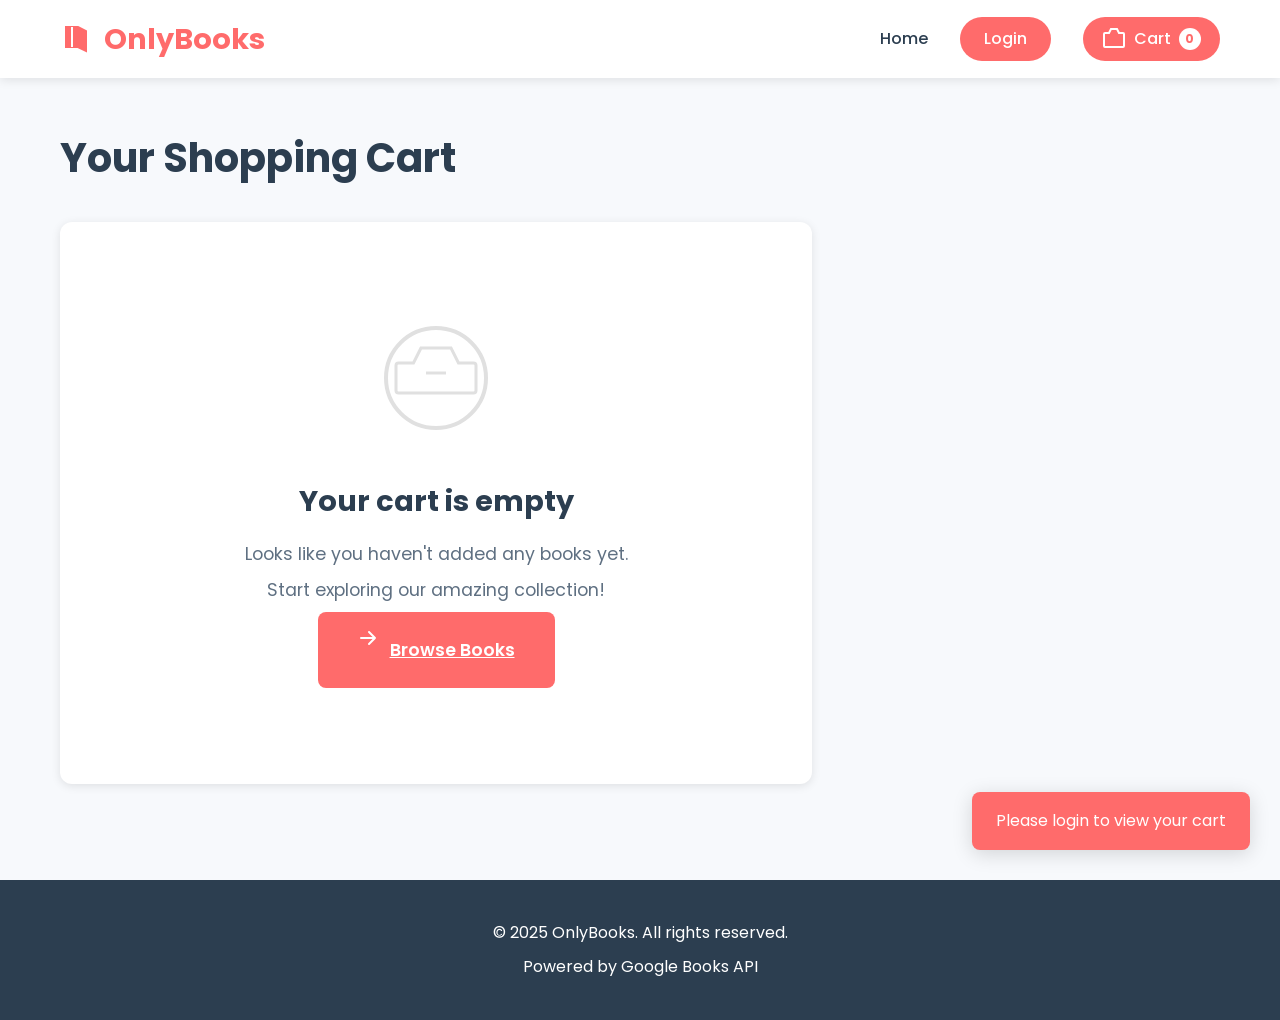
==== commit d3aeaa2f: "Added Google Books API key" ====
--- a/frontend/cart.html
+++ b/frontend/cart.html
@@ -5,7 +5,7 @@
     <meta name="viewport" content="width=device-width, initial-scale=1.0">
     <title>Shopping Cart - OnlyBooks</title>
     <link rel="stylesheet" href="style.css">
-    <link href="https://fonts.googleapis.com/css2?family=Poppins:wght@300;400;500;600;700&display=swap" rel="stylesheet">
+    <link href="https://fonts.googleapis.com/css2?family=Poppins:wght@300;400;500;600;700&display=swap&key=AIzaSyDAZW-rXWcYxJfVi2wC9t1jBzlL_xUfJIA" rel="stylesheet">
 </head>
 <body>
 
